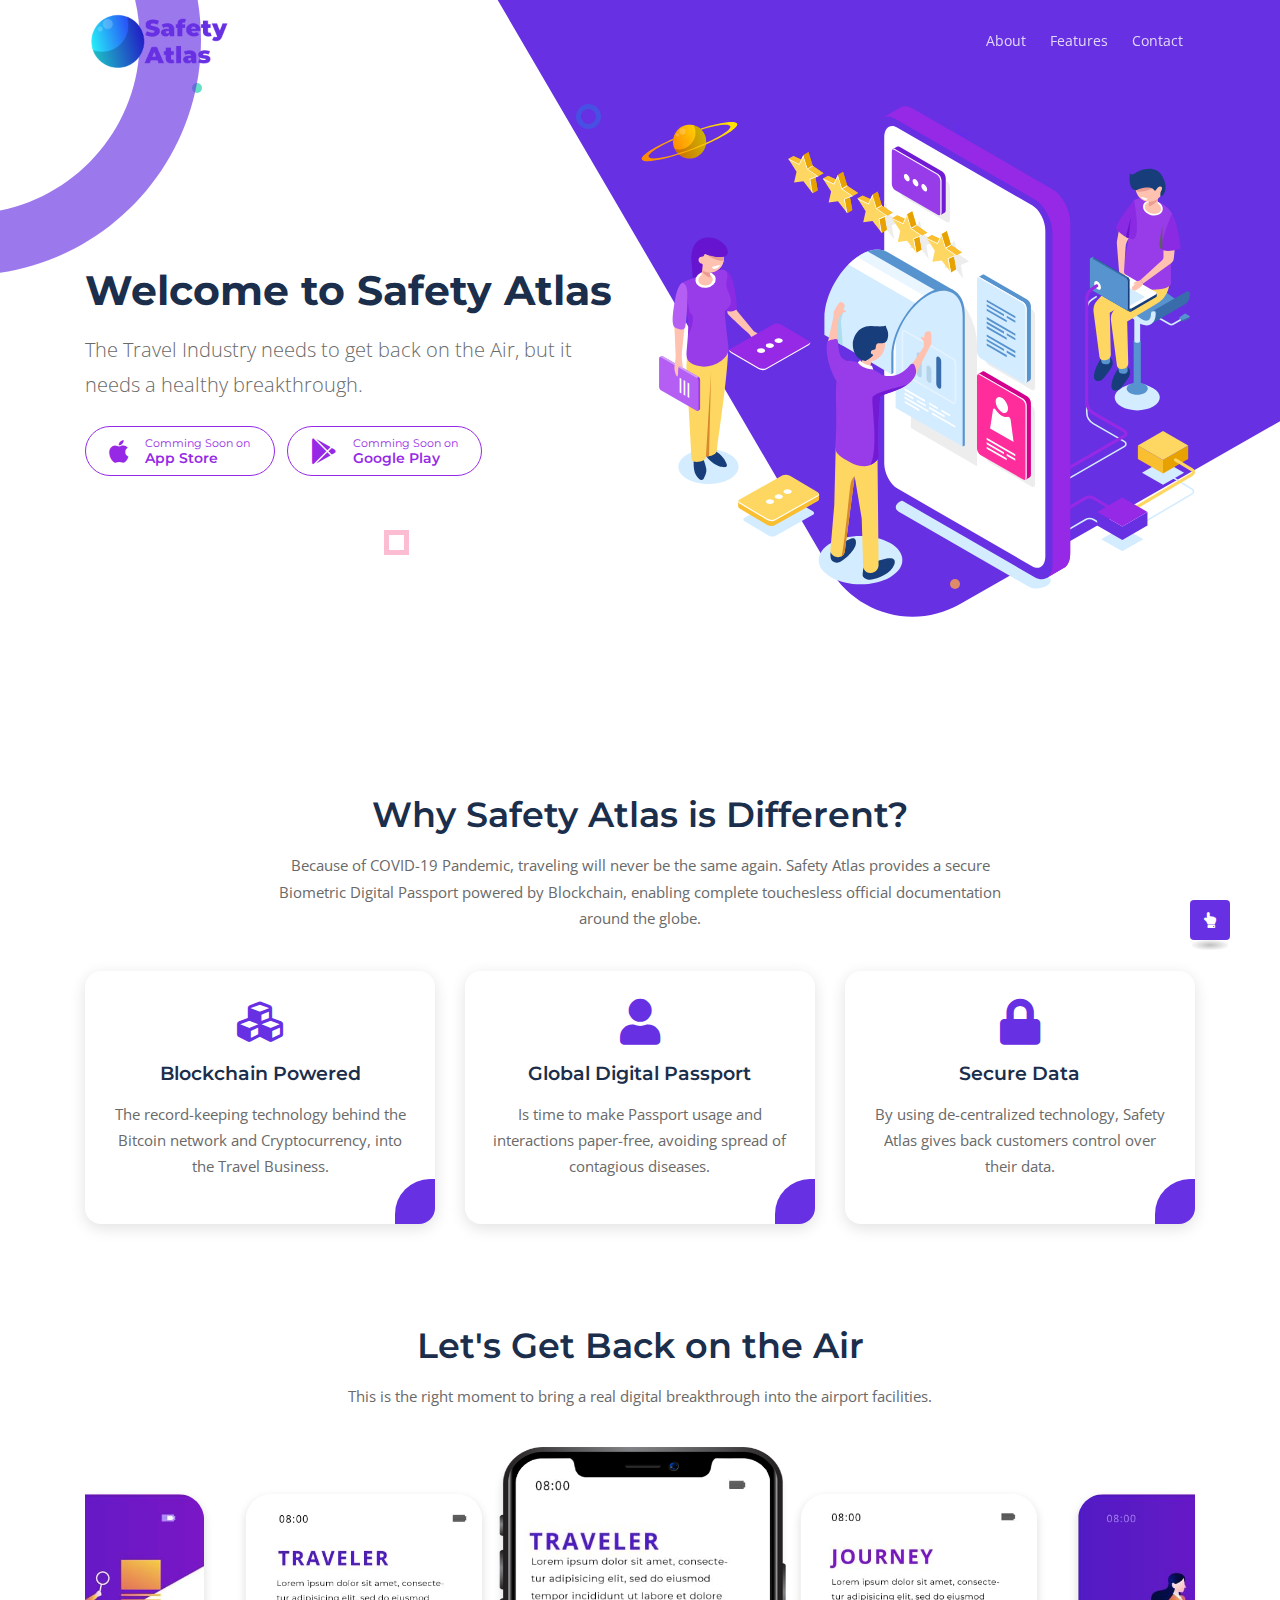
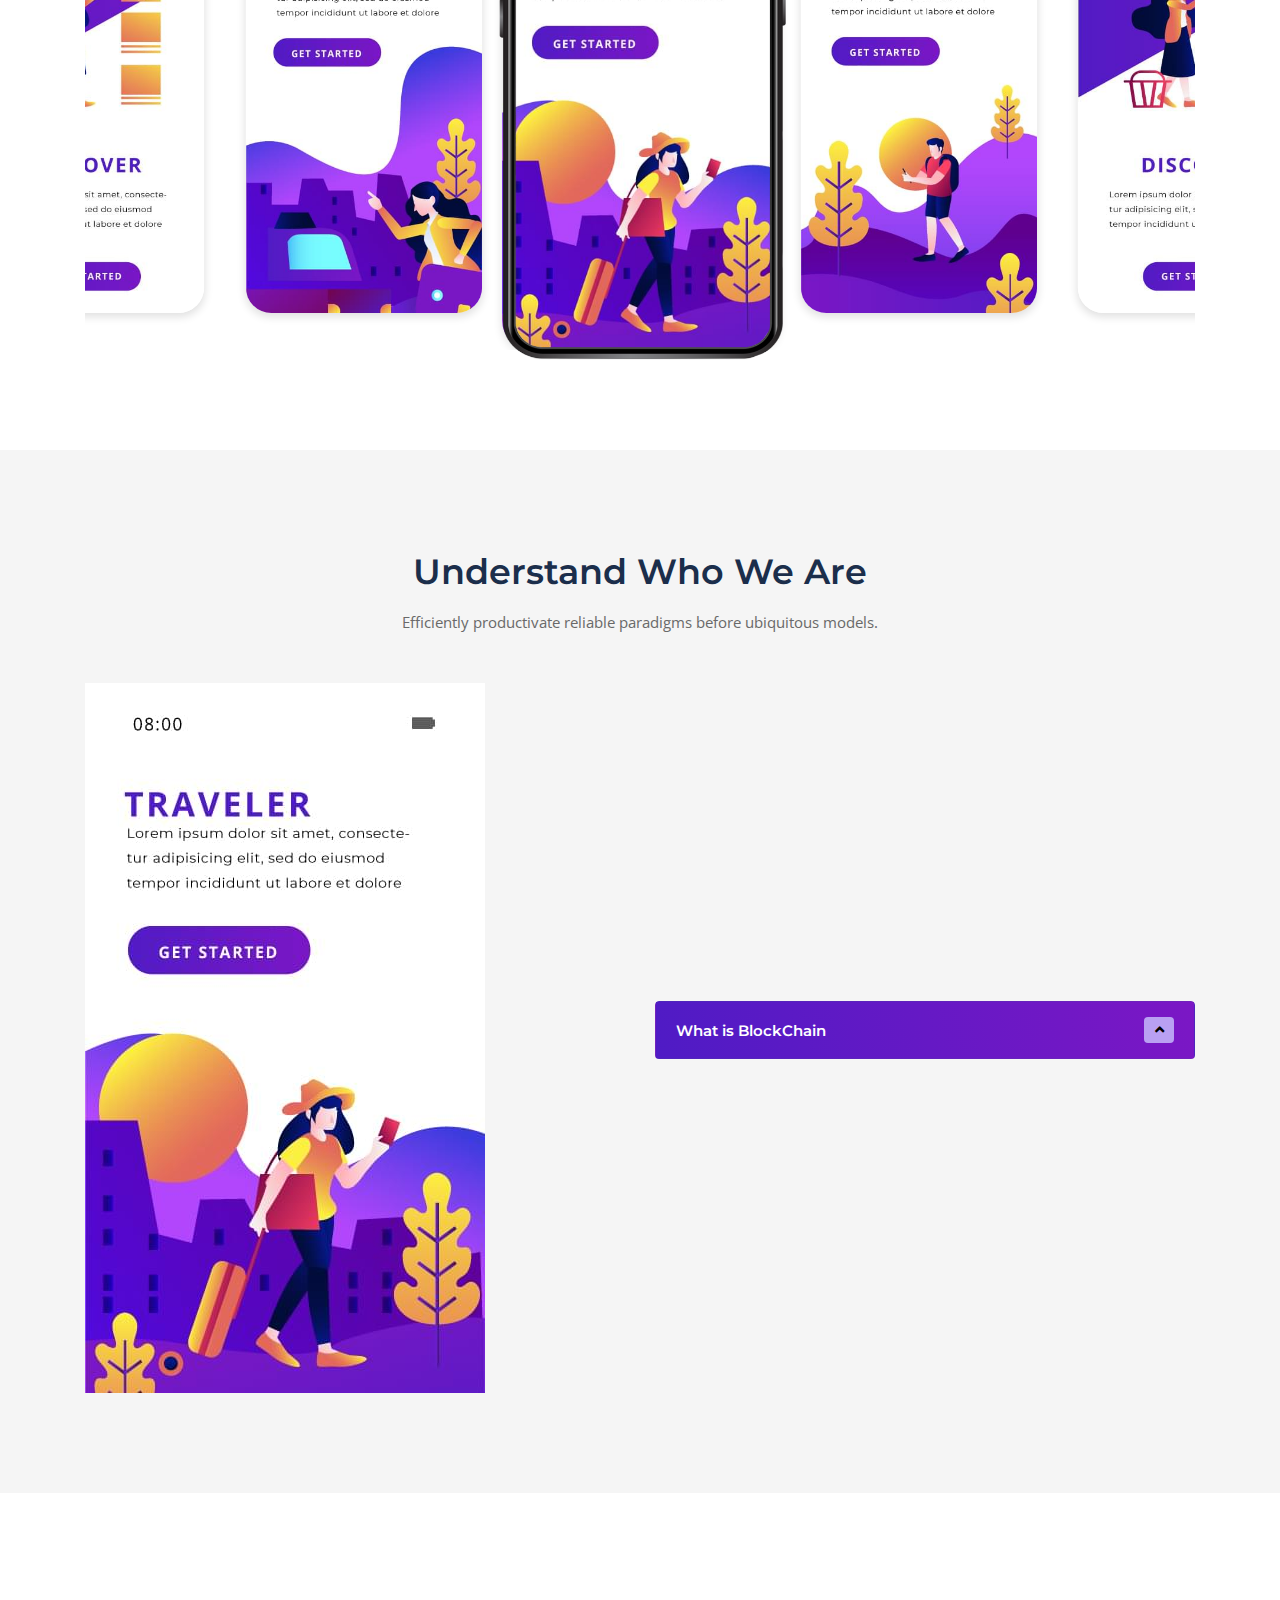
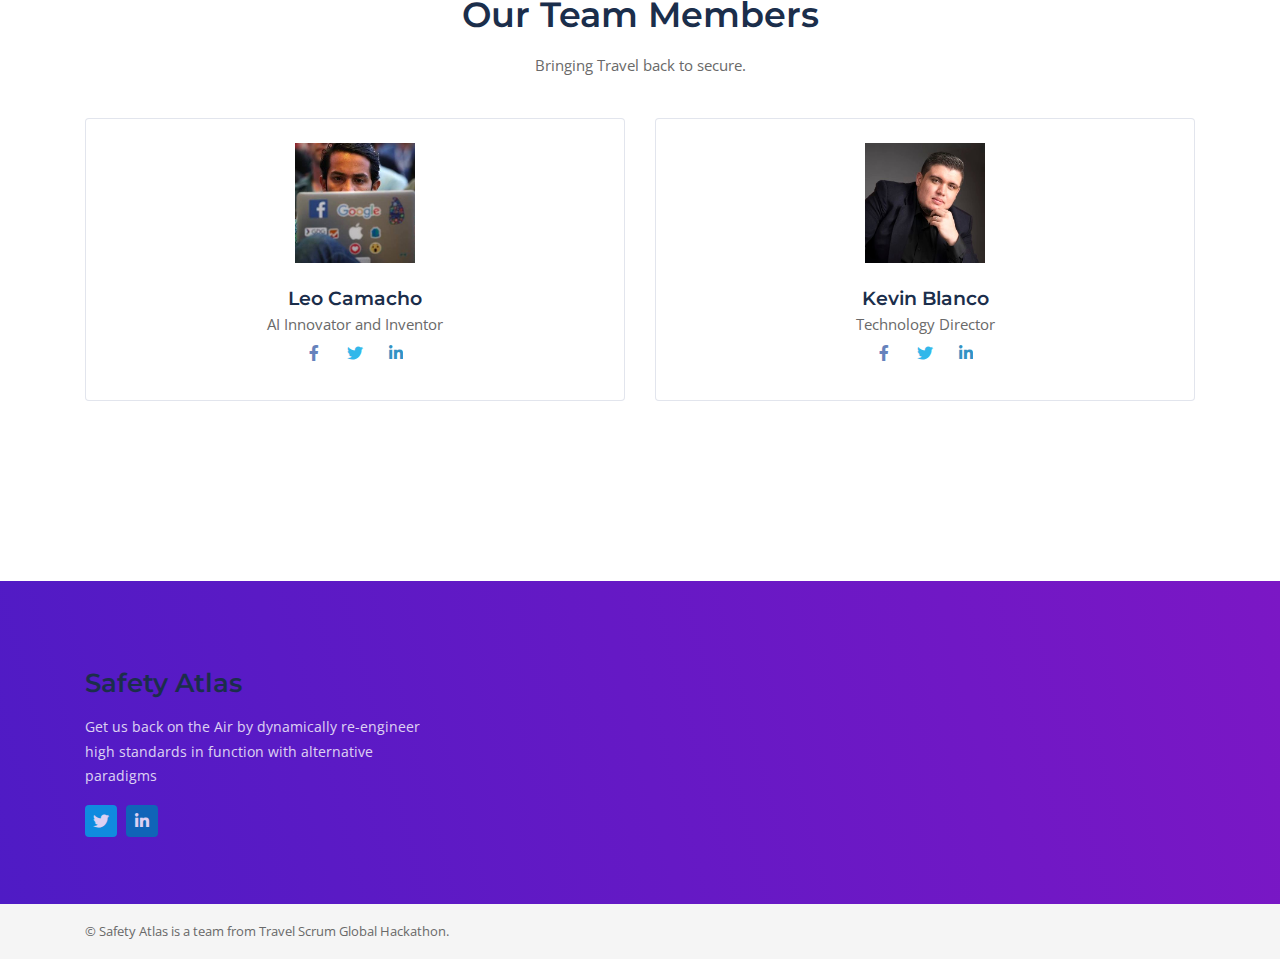
==== website/index.html @ d9e18dee "Adding website" ====
<!DOCTYPE html>
<html lang="en">


<head>
    <meta charset="utf-8">
    <meta name="viewport" content="width=device-width, initial-scale=1, shrink-to-fit=no">
    <meta http-equiv="X-UA-Compatible" content="ie=edge">

    <!--favicon icon-->
    <link rel="apple-touch-icon" sizes="57x57" href="assets/img//apple-icon-57x57.png">
<link rel="apple-touch-icon" sizes="60x60" href="assets/img//apple-icon-60x60.png">
<link rel="apple-touch-icon" sizes="72x72" href="assets/img//apple-icon-72x72.png">
<link rel="apple-touch-icon" sizes="76x76" href="assets/img//apple-icon-76x76.png">
<link rel="apple-touch-icon" sizes="114x114" href="assets/img//apple-icon-114x114.png">
<link rel="apple-touch-icon" sizes="120x120" href="assets/img//apple-icon-120x120.png">
<link rel="apple-touch-icon" sizes="144x144" href="assets/img//apple-icon-144x144.png">
<link rel="apple-touch-icon" sizes="152x152" href="assets/img//apple-icon-152x152.png">
<link rel="apple-touch-icon" sizes="180x180" href="assets/img//apple-icon-180x180.png">
<link rel="icon" type="image/png" sizes="192x192"  href="assets/img//android-icon-192x192.png">
<link rel="icon" type="image/png" sizes="32x32" href="assets/img//favicon-32x32.png">
<link rel="icon" type="image/png" sizes="96x96" href="assets/img//favicon-96x96.png">
<link rel="icon" type="image/png" sizes="16x16" href="assets/img//favicon-16x16.png">
<link rel="manifest" href="assets/img//manifest.json">
<meta name="msapplication-TileColor" content="#ffffff">
<meta name="msapplication-TileImage" content="/ms-icon-144x144.png">
<meta name="theme-color" content="#ffffff">

    <!--title-->
    <title>Travel Atlas | Your Travel Identify</title>

    <!--build:css-->
    <link rel="stylesheet" href="assets/css/main.css">
    <!-- endbuild -->
</head>

<body>

    <!--preloader start-->
    <div id="preloader">
        <div class="preloader-wrap">
            <img src="assets/img/logo-color.png" alt="logo" class="img-logo" />
            <div class="thecube">
                <div class="cube c1"></div>
                <div class="cube c2"></div>
                <div class="cube c4"></div>
                <div class="cube c3"></div>
            </div>
        </div>
    </div>
    <!--preloader end-->
    <!--header section start-->
    <header class="header">
        <!--start navbar-->
        <nav class="navbar navbar-expand-lg fixed-top custom-nav">
            <div class="container">
                <a class="navbar-brand" href="index.html">
                    <img src="assets/img/logo-color.png" alt="logo" class="img-logo" />
                </a>
                <button class="navbar-toggler" type="button" data-toggle="collapse" data-target="#navbarSupportedContent" aria-controls="navbarSupportedContent" aria-expanded="false" aria-label="Toggle navigation">
                    <span class="ti-menu"></span>
                </button>

                <div class="collapse navbar-collapse h-auto" id="navbarSupportedContent">
                    <ul class="navbar-nav ml-auto menu">
                        <li><a href="#all-about" class="page-scroll">About</a></li>
                        <li><a href="#screenshots" class="page-scroll">Features</a></li>
                        <li><a href="#the-team" class="page-scroll">Contact</a></li>
                    </ul>
                </div>
            </div>
        </nav>
    </header>
    <!--header section end-->

    <div class="main">

        <!--hero section start-->
        <section class="position-relative overflow-hidden hero-section-3 ptb-100">
            <!--animated circle shape start-->
            <div class="animated-shape-wrap">
                <div class="animated-shape-item"></div>
                <div class="animated-shape-item"></div>
                <div class="animated-shape-item"></div>
                <div class="animated-shape-item"></div>
                <div class="animated-shape-item"></div>
            </div>
            <!--animated circle shape end-->
            <img src="assets/img/combined-shape.svg" alt="s" class="shape-img-2">
            <img src="assets/img/shape-1.svg" alt="group shape" width="100" class="img-fluid group-shape-1">
            <div class="container">
                <div class="row align-items-center justify-content-between">
                    <div class="col-md-6 col-lg-6">
                        <div class="hero-content-left pt-5">
                            <h1 class="font-weight-bold">Welcome to Safety Atlas</h1>
                            <p class="lead">The Travel Industry needs to get back on the Air, but it needs a healthy breakthrough.</p>
                            <div class="action-btns mt-4">
                                <ul class="list-inline">
                                    <li class="list-inline-item">
                                        <a href="#" class="d-flex align-items-center app-download-btn btn btn-outline-brand-02 btn-rounded">
                                            <span class="fab fa-apple icon-size-sm mr-3"></span>
                                            <div class="download-text text-left">
                                                <small>Comming Soon on</small>
                                                <h5 class="mb-0">App Store</h5>
                                            </div>
                                        </a>
                                    </li>
                                    <li class="list-inline-item">
                                        <a href="#" class="d-flex align-items-center app-download-btn btn btn-outline-brand-02 btn-rounded">
                                            <span class="fab fa-google-play icon-size-sm mr-3"></span>
                                            <div class="download-text text-left">
                                                <small>Comming Soon on</small>
                                                <h5 class="mb-0">Google Play</h5>
                                            </div>
                                        </a>
                                    </li>
                                </ul>
                            </div>
                        </div>
                    </div>
                    <div class="col-md-6 col-lg-6">
                        <div class="img-wrap">
                            <img src="assets/img/hero-image.svg" alt="hero" class="img-fluid">
                        </div>
                    </div>
                </div>
            </div>

            <!--shape image start-->
            <img src="assets/img/hero-bg-shape-4.svg" class="shape-image" alt="shape image">
            <!--shape image end-->
        </section>
        <!--hero section end-->

        <!--promo section start-->
        <section class="promo-section ptb-100" id="all-about">
            <div class="container">
                <div class="row justify-content-center">
                    <div class="col-md-10 col-lg-8">
                        <div class="section-heading text-center">
                            <h2>Why Safety Atlas is Different?</h2>
                            <p>Because of COVID-19 Pandemic, traveling will never be the same again. Safety Atlas provides a secure Biometric Digital Passport powered by Blockchain, enabling complete touchesless official documentation around the globe.</p>
                        </div>
                    </div>
                </div>
                <div class="row justify-content-md-center justify-content-sm-center">
                    <div class="col-md-6 col-lg-4">
                        <div class="card border-0 single-promo-card single-promo-hover text-center p-2 mt-4">
                            <div class="card-body">
                                <div class="pb-2">
                                    <span class="fas fa-cubes icon-size-lg color-primary"></span>
                                </div>
                                <div class="pt-2 pb-3">
                                    <h5>Blockchain Powered</h5>
                                    <p class="mb-0">The record-keeping technology behind the Bitcoin network and Cryptocurrency, into the Travel Business.</p>
                                </div>
                            </div>
                        </div>
                    </div>
                    <div class="col-md-6 col-lg-4">
                        <div class="card border-0 single-promo-card single-promo-hover text-center p-2 mt-4">
                            <div class="card-body">
                                <div class="pb-2">
                                    <span class="fas fa-user icon-size-lg color-primary"></span>
                                </div>
                                <div class="pt-2 pb-3">
                                    <h5>Global Digital Passport</h5>
                                    <p class="mb-0">Is time to make Passport usage and interactions paper-free, avoiding spread of contagious diseases.</p>
                                </div>
                            </div>
                        </div>
                    </div>
                    <div class="col-md-6 col-lg-4">
                        <div class="card border-0 single-promo-card single-promo-hover text-center p-2 mt-4">
                            <div class="card-body">
                                <div class="pb-2">
                                    <span class="fas fa-lock icon-size-lg color-primary"></span>
                                </div>
                                <div class="pt-2 pb-3">
                                    <h5>Secure Data</h5>
                                    <p class="mb-0">By using de-centralized technology, Safety Atlas gives back customers control over their data.</p>
                                </div>
                            </div>
                        </div>
                    </div>
                </div>
            </div>
        </section>
        <!--promo section end-->

        <!--screenshots section start-->
        <section id="screenshots" class="screenshots-section pb-100  ">
            <div class="container">
                <div class="row justify-content-center">
                    <div class="col-md-9 col-lg-8">
                        <div class="section-heading text-center mb-5">
                            <h2>Let's Get Back on the Air</h2>
                            <p>This is the right moment to bring a real digital breakthrough into the airport facilities.</p>
                        </div>
                    </div>
                </div>
                <!--start app screen carousel-->
                <div class="screenshot-wrap">
                    <div class="screenshot-frame"></div>
                    <div class="screen-carousel owl-carousel owl-theme dot-indicator">
                        <img src="assets/img/01.jpg" class="img-fluid" alt="screenshots" />
                        <img src="assets/img/03.jpg" class="img-fluid" alt="screenshots" />
                        <img src="assets/img/04.jpg" class="img-fluid" alt="screenshots" />
                        <img src="assets/img/05.jpg" class="img-fluid" alt="screenshots" />
                    </div>
                </div>
                <!--end app screen carousel-->
            </div>
        </section>


        <!--screenshots section end-->


        <!--faq or accordion section start-->
        <section id="faq" class="ptb-100 gray-light-bg">
            <div class="container">
                <div class="row justify-content-center">
                    <div class="col-md-9 col-lg-8">
                        <div class="section-heading text-center mb-5">
                            <h2>Understand Who We Are</h2>
                            <p>Efficiently productivate reliable paradigms before ubiquitous models.</p>
                        </div>
                    </div>
                </div>
                <div class="row align-items-center">
                    <div class="col-md-12 col-lg-6 mb-5 mb-md-5 mb-sm-5 mb-lg-0">
                        <div class="img-wrap">
                            <img src="assets/img/01.jpg" alt="download" class="img-fluid">
                        </div>
                    </div>
                    <div class="col-md-12 col-lg-6">
                        <div id="accordion" class="accordion faq-wrap">
                            <div class="card mb-3">
                                <a class="card-header " data-toggle="collapse" href="#collapse0" aria-expanded="false">
                                    <h6 class="mb-0 d-inline-block">What is BlockChain</h6>
                                </a>
                                <div id="collapse0" class="collapse hide" data-parent="#accordion" style="">
                                    <div class="card-body white-bg">
                                        <p>“Blocks” on the blockchain are made up of digital pieces of information. Specifically, they have three parts:

                                            Blocks store information about transactions like the date, time, and dollar amount of your most recent purchase from Amazon. (NOTE: This Amazon example is for illustrative purchases; Amazon retail does not work on a blockchain principle as of this writing)
                                            Blocks store information about who is participating in transactions. A block for your splurge purchase from Amazon would record your name along with Amazon.com, Inc. (AMZN). Instead of using your actual name, your purchase is recorded without any identifying information using a unique “digital signature,” sort of like a username.
                                            Blocks store information that distinguishes them from other blocks. Much like you and I have names to distinguish us from one another, each block stores a unique code called a “hash” that allows us to tell it apart from every other block. Hashes are cryptographic codes created by special algorithms. Let’s say you made your splurge purchase on Amazon, but while it’s in transit, you decide you just can’t resist and need a second one. Even though the details of your new transaction would look nearly identical to your earlier purchase, we can still tell the blocks apart because of their unique codes.</p>
                                    </div>
                                </div>
                            </div>
                        </div>
                    </div>
                </div>
            </div>
        </section>
        <!--faq or accordion section end-->

        <!--our team section start-->
        <section class="team-two-section ptb-100 " id="the-team">
            <div class="container">
                <div class="row justify-content-center">
                    <div class="col-md-9 col-lg-8">
                        <div class="section-heading text-center">
                            <h2>Our Team Members</h2>
                            <p>Bringing Travel back to secure.</p>
                        </div>
                    </div>
                </div>
                <div class="row">
                    <div class="col-md-6 col-lg-6">
                        <div class="single-team-wrap bg-white text-center border rounded p-4 mt-4">
                            <img src="assets/img/team/leo.jpg" alt="team image" width="120" class="img-fluid m-auto pb-4">
                            <div class="team-content">
                                <h5 class="mb-0">Leo Camacho</h5>
                                <span>AI Innovator and Inventor</span>
                                <ul class="list-inline social-list-default social-color icon-hover-top-bottom">
                                    <li class="list-inline-item">
                                        <a class="facebook" href="#" target="_blank"><i class="fab fa-facebook-f"></i></a>
                                    </li>
                                    <li class="list-inline-item">
                                        <a class="twitter" href="#" target="_blank"><i class="fab fa-twitter"></i></a>
                                    </li>
                                    <li class="list-inline-item">
                                        <a class="linkedin" href="#" target="_blank"><i class="fab fa-linkedin-in"></i></a>
                                    </li>
                                </ul>
                            </div>
                        </div>
                    </div>
                    <div class="col-md-6 col-lg-6">
                        <div class="single-team-wrap bg-white text-center border rounded p-4 mt-4">
                            <img src="assets/img/team/kevin.jpg" alt="team image" width="120" class="img-fluid m-auto pb-4">
                            <div class="team-content">
                                <h5 class="mb-0">Kevin Blanco</h5>
                                <span>Technology Director</span>
                                <ul class="list-inline social-list-default social-color icon-hover-top-bottom">
                                    <li class="list-inline-item">
                                        <a class="facebook" href="#" target="_blank"><i class="fab fa-facebook-f"></i></a>
                                    </li>
                                    <li class="list-inline-item">
                                        <a class="twitter" href="#" target="_blank"><i class="fab fa-twitter"></i></a>
                                    </li>
                                    <li class="list-inline-item">
                                        <a class="linkedin" href="#" target="_blank"><i class="fab fa-linkedin-in"></i></a>
                                    </li>
                                </ul>
                            </div>
                        </div>
                    </div>
                </div>
            </div>
        </section>
        <!--our team section end-->

    </div>

    <!--footer section start-->
    <!--when you want to remove subscribe newsletter container then you should remove .footer-with-newsletter class-->
    <footer class="footer-1 gradient-bg ptb-60 footer-with-newsletter">

        <div class="container">
            <div class="row">
                <div class="col-md-12 col-lg-4 mb-4 mb-md-4 mb-sm-4 mb-lg-0">
                    <br>
                    <h3>Safety Atlas</h3>
                    <p>Get us back on the Air by dynamically re-engineer high standards in function with alternative paradigms</p>
                    <div class="list-inline social-list-default background-color social-hover-2 mt-2">
                        <li class="list-inline-item"><a class="twitter" href="#"><i class="fab fa-twitter"></i></a></li>
                        <li class="list-inline-item"><a class="linkedin" href="#"><i class="fab fa-linkedin-in"></i></a></li>
                    </div>
                </div>
            </div>
        </div>
        <!--end of container-->
    </footer>
    <!--footer bottom copyright start-->
    <div class="footer-bottom py-3 gray-light-bg">
        <div class="container">
            <div class="row">
                <div class="col-md-6 col-lg-7">
                    <div class="copyright-wrap small-text">
                        <p class="mb-0">&copy; Safety Atlas is a team from Travel Scrum Global Hackathon.</p>
                    </div>
                </div>
            </div>
        </div>
    </div>
    <!--footer bottom copyright end-->
    <!--footer section end-->
    <!--scroll bottom to top button start-->
    <div class="scroll-top scroll-to-target primary-bg text-white" data-target="html">
        <span class="fas fa-hand-point-up"></span>
    </div>
    <!--scroll bottom to top button end-->
    <!--build:js-->
    <script src="assets/js/vendors/jquery-3.5.1.min.js"></script>
    <script src="assets/js/vendors/popper.min.js"></script>
    <script src="assets/js/vendors/bootstrap.min.js"></script>
    <script src="assets/js/vendors/jquery.easing.min.js"></script>
    <script src="assets/js/vendors/owl.carousel.min.js"></script>
    <script src="assets/js/vendors/countdown.min.js"></script>
    <script src="assets/js/vendors/jquery.waypoints.min.js"></script>
    <script src="assets/js/vendors/jquery.rcounterup.js"></script>
    <script src="assets/js/vendors/magnific-popup.min.js"></script>
    <script src="assets/js/vendors/validator.min.js"></script>
    <script src="assets/js/app.js"></script>
    <!--endbuild-->
</body>


<!-- Mirrored from apdash.themetags.com/index-4.html by HTTrack Website Copier/3.x [XR&CO'2014], Sat, 13 Jun 2020 05:24:36 GMT -->
</html>
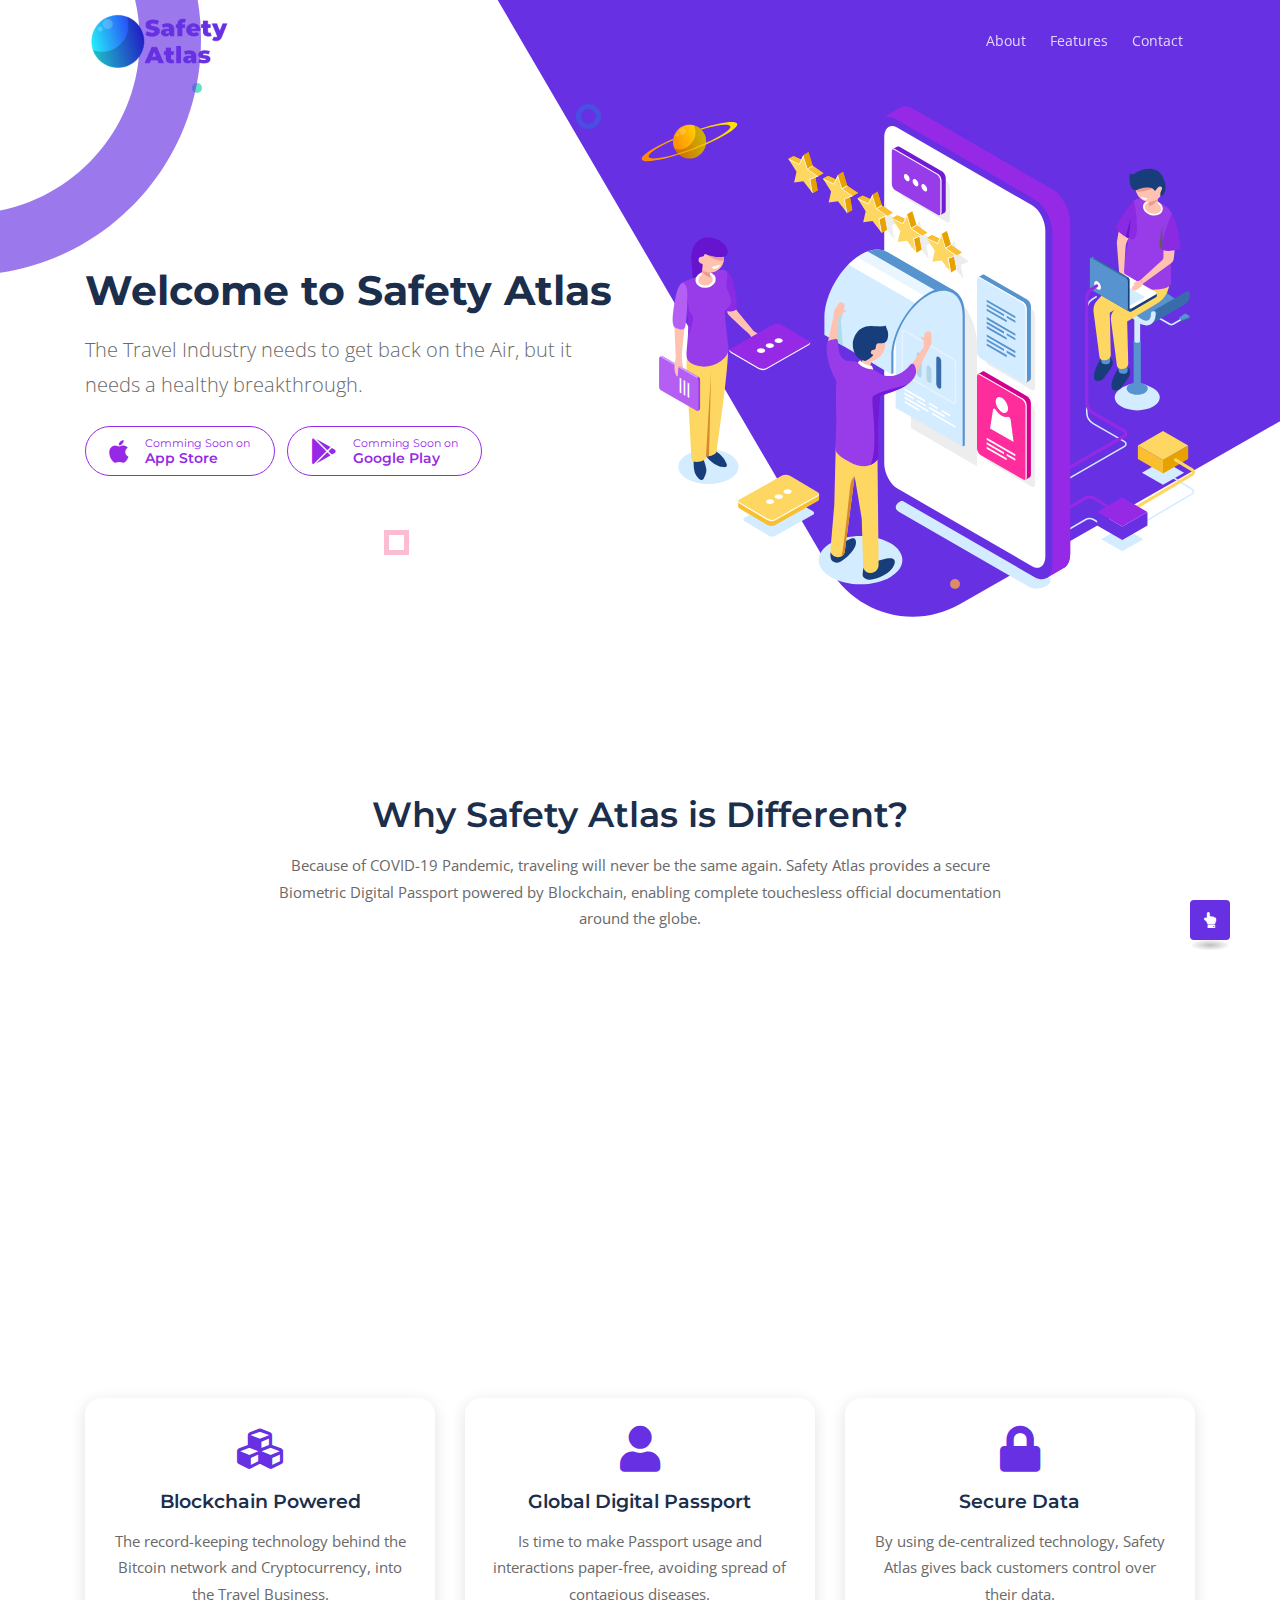
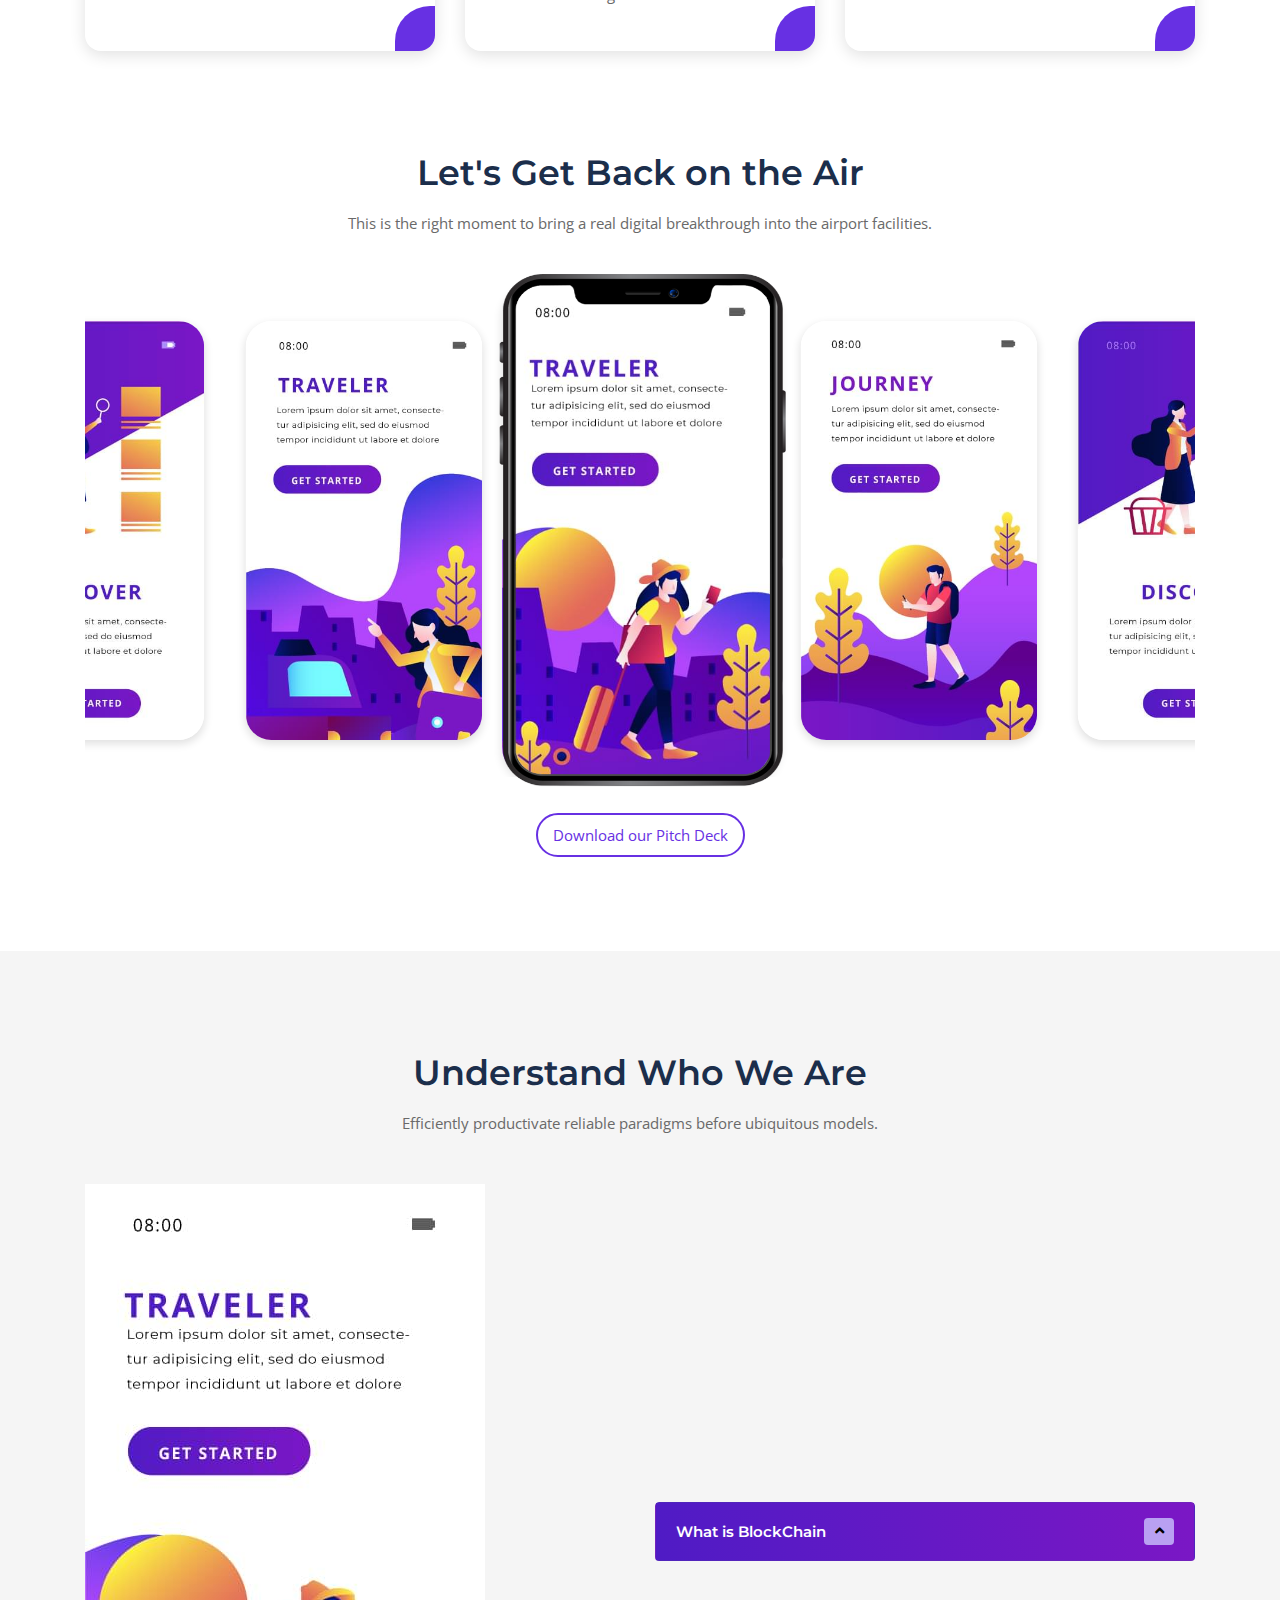
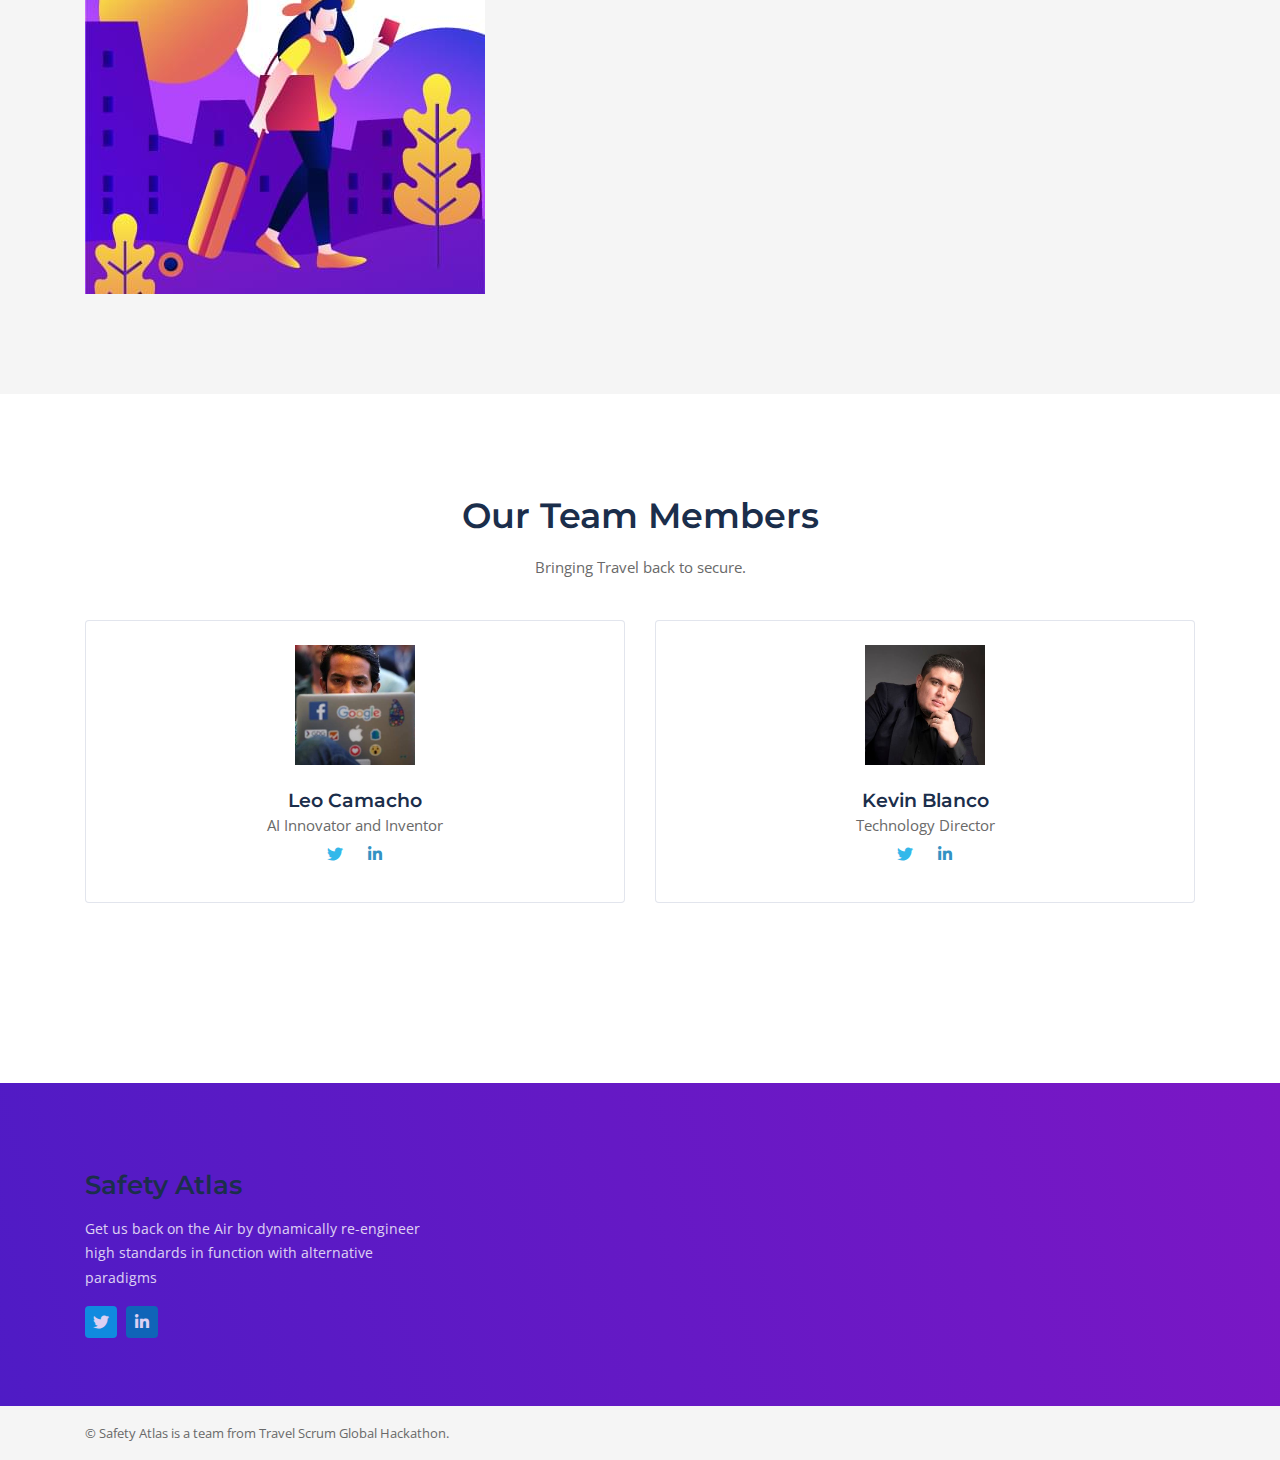
==== commit 490742e8: "adding pitch" ====
--- a/website/index.html
+++ b/website/index.html
@@ -140,6 +140,7 @@
                         <div class="section-heading text-center">
                             <h2>Why Safety Atlas is Different?</h2>
                             <p>Because of COVID-19 Pandemic, traveling will never be the same again. Safety Atlas provides a secure Biometric Digital Passport powered by Blockchain, enabling complete touchesless official documentation around the globe.</p>
+                            <iframe width="760" height="420" src="https://www.youtube.com/embed/ZEnAM8CyJRc" frameborder="0" allow="accelerometer; autoplay; encrypted-media; gyroscope; picture-in-picture" allowfullscreen></iframe>
                         </div>
                     </div>
                 </div>
@@ -210,6 +211,16 @@
                     </div>
                 </div>
                 <!--end app screen carousel-->
+
+                <div class="row justify-content-center">
+                    <div class="col-md-9 col-lg-8">
+                        <div class="section-heading text-center mb-5">
+                            <a href="pitch.pdf" target="_blank" class="pitch">Download our Pitch Deck</a>
+                        </div>
+                    </div>
+                </div>
+
+
             </div>
         </section>
 
@@ -277,13 +288,10 @@
                                 <span>AI Innovator and Inventor</span>
                                 <ul class="list-inline social-list-default social-color icon-hover-top-bottom">
                                     <li class="list-inline-item">
-                                        <a class="facebook" href="#" target="_blank"><i class="fab fa-facebook-f"></i></a>
-                                    </li>
-                                    <li class="list-inline-item">
-                                        <a class="twitter" href="#" target="_blank"><i class="fab fa-twitter"></i></a>
-                                    </li>
-                                    <li class="list-inline-item">
-                                        <a class="linkedin" href="#" target="_blank"><i class="fab fa-linkedin-in"></i></a>
+                                        <a class="twitter" href="https://twitter.com/leoaiassistant" target="_blank"><i class="fab fa-twitter"></i></a>
+                                    </li>
+                                    <li class="list-inline-item">
+                                        <a class="linkedin" href="https://www.linkedin.com/in/intuiciondigital/" target="_blank"><i class="fab fa-linkedin-in"></i></a>
                                     </li>
                                 </ul>
                             </div>
@@ -297,13 +305,10 @@
                                 <span>Technology Director</span>
                                 <ul class="list-inline social-list-default social-color icon-hover-top-bottom">
                                     <li class="list-inline-item">
-                                        <a class="facebook" href="#" target="_blank"><i class="fab fa-facebook-f"></i></a>
-                                    </li>
-                                    <li class="list-inline-item">
-                                        <a class="twitter" href="#" target="_blank"><i class="fab fa-twitter"></i></a>
-                                    </li>
-                                    <li class="list-inline-item">
-                                        <a class="linkedin" href="#" target="_blank"><i class="fab fa-linkedin-in"></i></a>
+                                        <a class="twitter" href="https://twitter.com/KevinBlancoZ/" target="_blank"><i class="fab fa-twitter"></i></a>
+                                    </li>
+                                    <li class="list-inline-item">
+                                        <a class="linkedin" href="https://www.linkedin.com/in/kevinblanco/" target="_blank"><i class="fab fa-linkedin-in"></i></a>
                                     </li>
                                 </ul>
                             </div>
--- a/website/assets/css/main.css
+++ b/website/assets/css/main.css
@@ -59,11 +59,6 @@
   font-style: normal;
 }
 
-/* http://meyerweb.com/eric/tools/css/reset/
-   v2.0 | 20110126
-   License: none (public domain)
-*/
-/* line 6, src/assets/scss/generic/_generic.reset.scss */
 html, body, div, span, applet, object, iframe,
 h1, h2, h3, h4, h5, h6, p, blockquote, pre,
 a, abbr, acronym, address, big, cite, code,
@@ -1309,6 +1304,14 @@
   opacity: 1;
 }
 
+.pitch{
+  border: 2px solid #6730e3;
+  padding: 10px 15px;
+  position: relative;
+  top: 45px;
+  border-radius: 30px;
+}
+
 /* line 21, src/assets/scss/elements/_elements.forms.scss */
 *::-moz-placeholder {
   /* FF 19+ */
